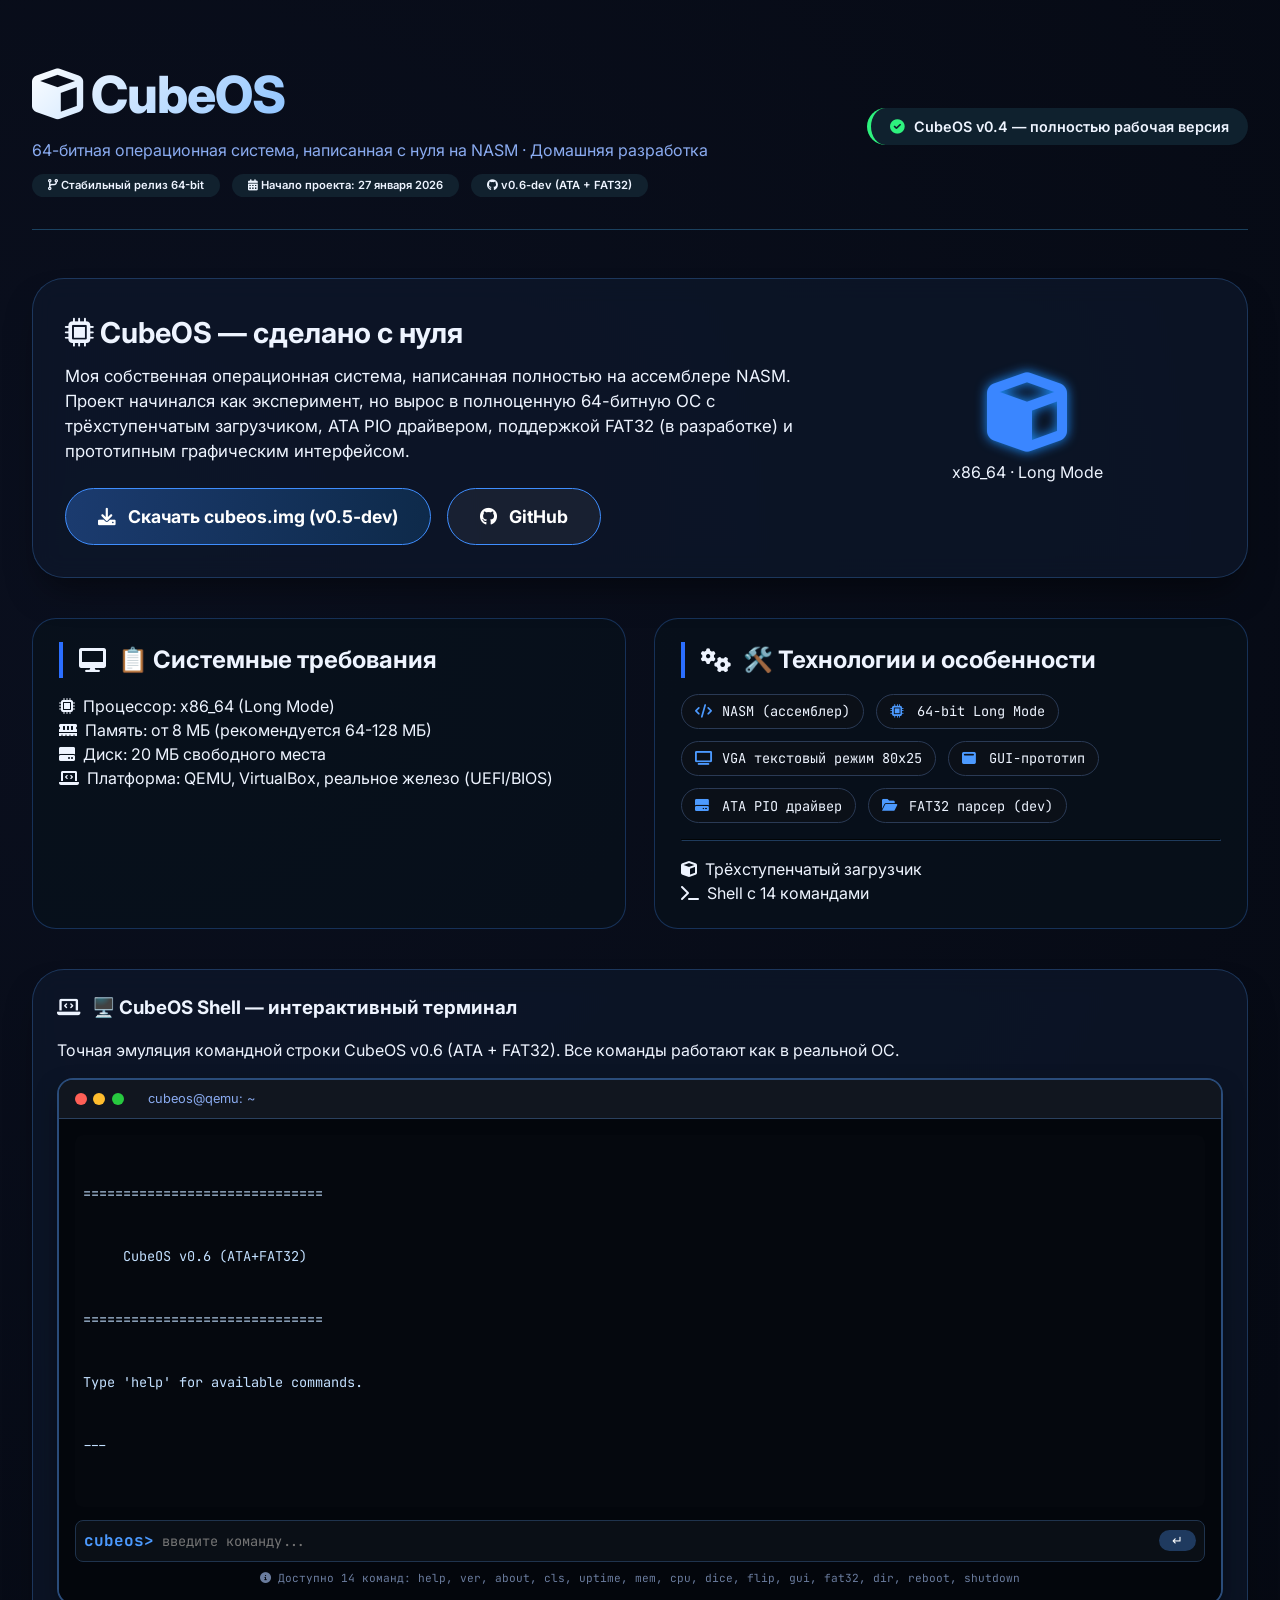
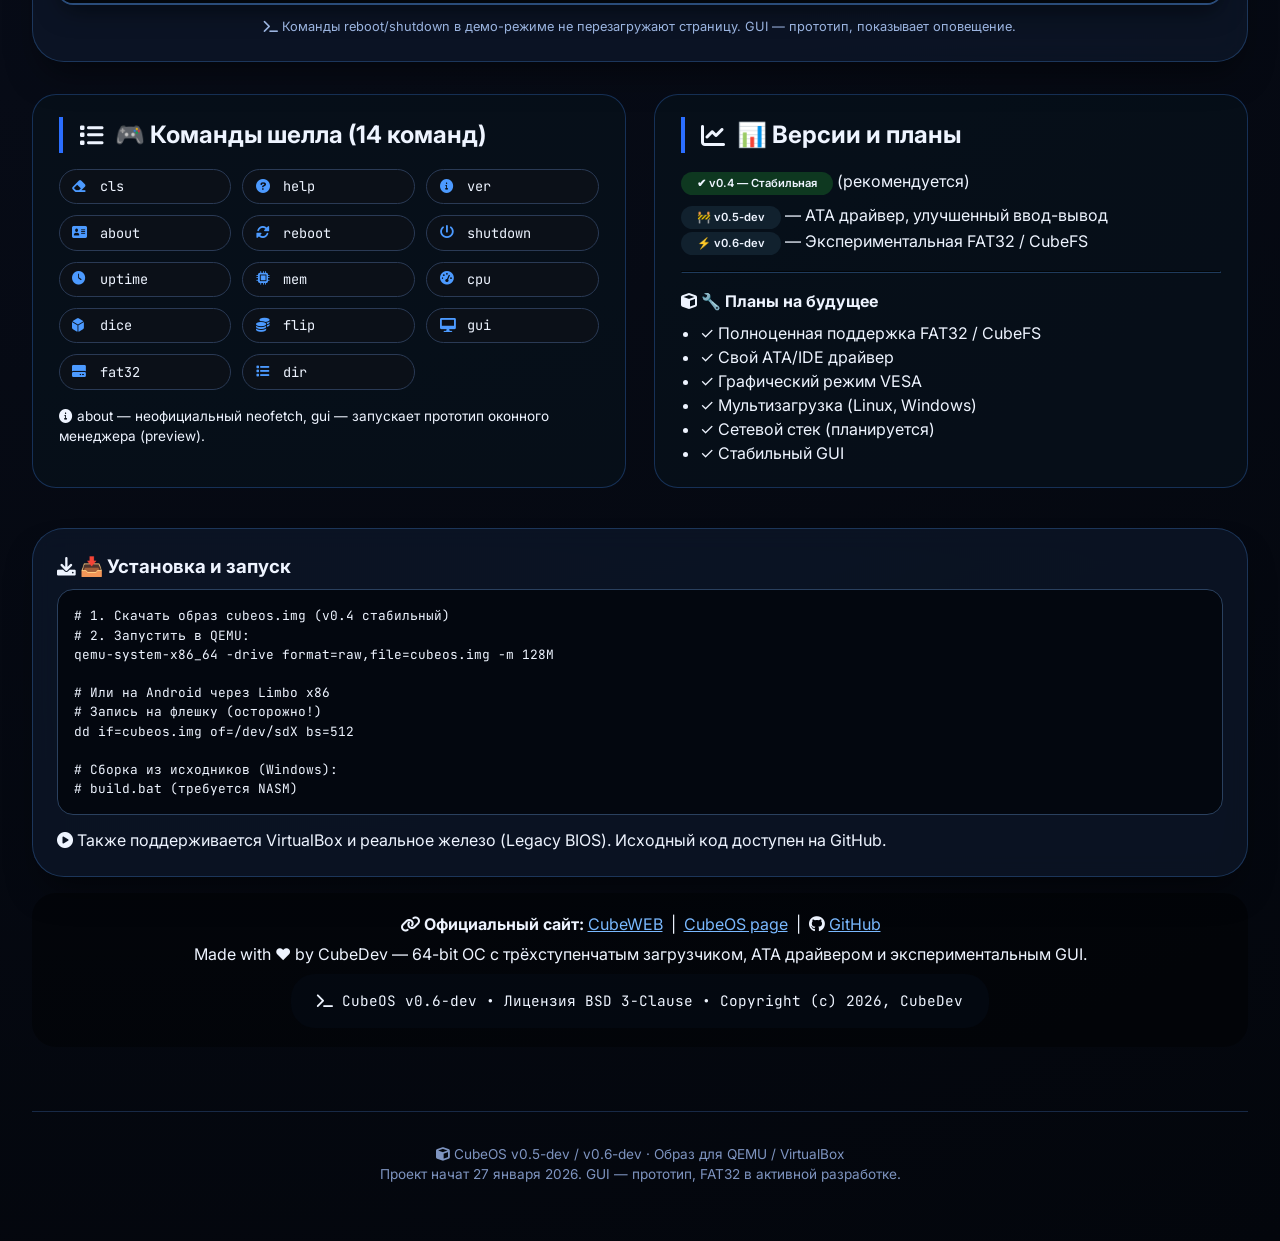
==== index.html @ aa81938c "Initial commit: CubeOS site" ====
<!DOCTYPE html>
<html lang="ru">
<head>
    <meta charset="UTF-8">
    <meta name="viewport" content="width=device-width, initial-scale=1.0, user-scalable=yes">
    <title>CubeOS — 64-битная домашняя операционная система</title>
    <link href="https://fonts.googleapis.com/css2?family=Inter:opsz,wght@14..32,300;14..32,400;14..32,600;14..32,700;14..32,800&family=JetBrains+Mono:wght@400;500&display=swap" rel="stylesheet">
    <link rel="stylesheet" href="https://cdnjs.cloudflare.com/ajax/libs/font-awesome/6.0.0-beta3/css/all.min.css">
    <link rel="stylesheet" href="style.css">
</head>
<body>

<div class="container">
    <div class="hero">
        <div class="logo-area">
            <h1><i class="fas fa-cube"></i> CubeOS</h1>
            <p>64-битная операционная система, написанная с нуля на NASM · Домашняя разработка</p>
            <div style="margin-top: 12px; display: flex; gap: 12px; flex-wrap: wrap;">
                <span class="version-tag"><i class="fas fa-code-branch"></i> Стабильный релиз 64-bit</span>
                <span class="version-tag"><i class="fas fa-calendar-alt"></i> Начало проекта: 27 января 2026</span>
                <span class="version-tag"><i class="fab fa-github"></i> v0.6-dev (ATA + FAT32)</span>
            </div>
        </div>
        <div class="badge-stable">
            <i class="fas fa-check-circle"></i> CubeOS v0.4 — полностью рабочая версия
        </div>
    </div>

    <div class="glass-card" style="padding: 2rem; margin-bottom: 2.5rem;">
        <div style="display: flex; flex-wrap: wrap; gap: 1.5rem; align-items: center; justify-content: space-between;">
            <div style="flex:2">
                <h2 style="font-size: 1.8rem; font-weight: 700;"><i class="fas fa-microchip"></i> CubeOS — сделано с нуля</h2>
                <p style="margin-top: 0.6rem; font-size: 1.05rem;">Моя собственная операционная система, написанная полностью на ассемблере NASM. Проект начинался как эксперимент, но вырос в полноценную 64-битную ОС с трёхступенчатым загрузчиком, ATA PIO драйвером, поддержкой FAT32 (в разработке) и прототипным графическим интерфейсом.</p>
                <div style="margin-top: 1.5rem; display: flex; gap: 1rem; flex-wrap: wrap;">
                    <a href="https://disk.yandex.ru/d/xyfmS7OfaYtxXQ" class="button-download"><i class="fas fa-download"></i> Скачать cubeos.img (v0.5-dev)</a>
                    <a href="https://github.com/cubeweb-lab/CubeOS" target="_blank" style="background: rgba(255,255,255,0.05); border: 1px solid #3f8eff;" class="button-download"><i class="fab fa-github"></i> GitHub</a>
                </div>
            </div>
            <div style="flex:1; text-align: center;">
                <i class="fas fa-cube" style="font-size: 5rem; color: #3a86ff; text-shadow: 0 0 12px #1e90ff;"></i>
                <p style="margin-top: 0.5rem;">x86_64 · Long Mode</p>
            </div>
        </div>
    </div>

    <div class="grid-2col">
        <div class="feature-block">
            <div class="feature-title"><i class="fas fa-desktop"></i> 📋 Системные требования</div>
            <ul style="list-style: none; margin-top: 10px;">
                <li><i class="fas fa-microchip"></i>  Процессор: x86_64 (Long Mode)</li>
                <li><i class="fas fa-memory"></i>  Память: от 8 МБ (рекомендуется 64-128 МБ)</li>
                <li><i class="fas fa-hdd"></i>  Диск: 20 МБ свободного места</li>
                <li><i class="fas fa-laptop-code"></i>  Платформа: QEMU, VirtualBox, реальное железо (UEFI/BIOS)</li>
            </ul>
        </div>
        <div class="feature-block">
            <div class="feature-title"><i class="fas fa-cogs"></i> 🛠️ Технологии и особенности</div>
            <div style="display: flex; flex-wrap: wrap; gap: 12px; margin-top: 12px;">
                <span class="cmd-item"><i class="fas fa-code"></i> NASM (ассемблер)</span>
                <span class="cmd-item"><i class="fas fa-microchip"></i> 64-bit Long Mode</span>
                <span class="cmd-item"><i class="fas fa-tv"></i> VGA текстовый режим 80x25</span>
                <span class="cmd-item"><i class="fas fa-window-maximize"></i> GUI-прототип</span>
                <span class="cmd-item"><i class="fas fa-hdd"></i> ATA PIO драйвер</span>
                <span class="cmd-item"><i class="fas fa-folder-open"></i> FAT32 парсер (dev)</span>
            </div>
            <hr style="margin: 1rem 0;">
            <div><i class="fas fa-cube"></i>  Трёхступенчатый загрузчик</div>
            <div><i class="fas fa-terminal"></i>  Shell с 14 командами</div>
        </div>
    </div>

    <!-- ТЕРМИНАЛ-ТРЕНАЖЁР В СТИЛЕ МОНИТОРА -->
    <div class="glass-card" style="padding: 1.5rem; margin-bottom: 2rem;">
        <h3 style="display: flex; gap: 12px; align-items: center; margin-bottom: 1rem;">
            <i class="fas fa-laptop-code"></i> 🖥️ CubeOS Shell — интерактивный терминал
        </h3>
        <p style="margin-bottom: 1rem;">Точная эмуляция командной строки CubeOS v0.6 (ATA + FAT32). Все команды работают как в реальной ОС.</p>
        
        <div class="terminal-monitor">
            <div class="terminal-header">
                <div class="window-controls">
                    <div class="window-btn"></div>
                    <div class="window-btn min"></div>
                    <div class="window-btn max"></div>
                </div>
                <div class="terminal-title">cubeos@qemu: ~</div>
            </div>
            <div class="terminal-body">
                <div class="terminal-output" id="terminalOutput">
                    <div class="terminal-line">==============================</div>
                    <div class="terminal-line">     CubeOS v0.6 (ATA+FAT32)  </div>
                    <div class="terminal-line">==============================</div>
                    <div class="terminal-line">Type 'help' for available commands.</div>
                    <div class="terminal-line">---</div>
                </div>
                <div class="terminal-input-line">
                    <span class="terminal-prompt">cubeos&gt;</span>
                    <input type="text" id="terminalInput" class="terminal-input" placeholder="введите команду..." autocomplete="off" spellcheck="false">
                    <button id="runCmdBtn" class="control-btn" style="padding: 0.2rem 0.8rem; background:#1f3a5f; border:none; border-radius:20px; color:white; cursor:pointer;">↵</button>
                </div>
                <div class="terminal-status">
                    <i class="fas fa-info-circle"></i> Доступно 14 команд: help, ver, about, cls, uptime, mem, cpu, dice, flip, gui, fat32, dir, reboot, shutdown
                </div>
            </div>
        </div>
        <p style="margin-top: 0.8rem; font-size: 0.8rem; color: #9bb4e0; text-align: center;">
            <i class="fas fa-terminal"></i> Команды reboot/shutdown в демо-режиме не перезагружают страницу. GUI — прототип, показывает оповещение.
        </p>
    </div>

    <div class="grid-2col">
        <div class="feature-block">
            <div class="feature-title"><i class="fas fa-list"></i> 🎮 Команды шелла (14 команд)</div>
            <div class="cmd-grid">
                <div class="cmd-item"><i class="fas fa-eraser"></i> cls</div>
                <div class="cmd-item"><i class="fas fa-question-circle"></i> help</div>
                <div class="cmd-item"><i class="fas fa-info-circle"></i> ver</div>
                <div class="cmd-item"><i class="fas fa-address-card"></i> about</div>
                <div class="cmd-item"><i class="fas fa-sync-alt"></i> reboot</div>
                <div class="cmd-item"><i class="fas fa-power-off"></i> shutdown</div>
                <div class="cmd-item"><i class="fas fa-clock"></i> uptime</div>
                <div class="cmd-item"><i class="fas fa-microchip"></i> mem</div>
                <div class="cmd-item"><i class="fas fa-tachometer-alt"></i> cpu</div>
                <div class="cmd-item"><i class="fas fa-dice-d6"></i> dice</div>
                <div class="cmd-item"><i class="fas fa-coins"></i> flip</div>
                <div class="cmd-item"><i class="fas fa-desktop"></i> gui</div>
                <div class="cmd-item"><i class="fas fa-hdd"></i> fat32</div>
                <div class="cmd-item"><i class="fas fa-list"></i> dir</div>
            </div>
            <p style="margin-top: 1rem; font-size: 0.85rem;"><i class="fas fa-info-circle"></i> about — неофициальный neofetch, gui — запускает прототип оконного менеджера (preview).</p>
        </div>
        <div class="feature-block">
            <div class="feature-title"><i class="fas fa-chart-line"></i> 📊 Версии и планы</div>
            <div><span class="version-tag" style="background: #0e3820;">✔ v0.4 — Стабильная</span> (рекомендуется)</div>
            <div style="margin-top: 8px;"><span class="version-tag">🚧 v0.5-dev</span> — ATA драйвер, улучшенный ввод-вывод</div>
            <div><span class="version-tag">⚡ v0.6-dev</span> — Экспериментальная FAT32 / CubeFS</div>
            <hr>
            <div><i class="fas fa-cube"></i> <strong>🔧 Планы на будущее</strong></div>
            <ul style="margin-top: 8px; margin-left: 1.2rem;">
                <li>✓ Полноценная поддержка FAT32 / CubeFS</li>
                <li>✓ Свой ATA/IDE драйвер</li>
                <li>✓ Графический режим VESA</li>
                <li>✓ Мультизагрузка (Linux, Windows)</li>
                <li>✓ Сетевой стек (планируется)</li>
                <li>✓ Стабильный GUI</li>
            </ul>
        </div>
    </div>

    <div class="glass-card" style="padding: 1.5rem; margin-bottom: 1rem;">
        <h3><i class="fas fa-download"></i> 📥 Установка и запуск</h3>
        <pre style="margin-top: 0.5rem;">
# 1. Скачать образ cubeos.img (v0.4 стабильный)
# 2. Запустить в QEMU:
qemu-system-x86_64 -drive format=raw,file=cubeos.img -m 128M

# Или на Android через Limbo x86
# Запись на флешку (осторожно!)
dd if=cubeos.img of=/dev/sdX bs=512

# Сборка из исходников (Windows):
# build.bat (требуется NASM)</pre>
        <p style="margin-top: 0.8rem;"><i class="fas fa-play-circle"></i> Также поддерживается VirtualBox и реальное железо (Legacy BIOS). Исходный код доступен на GitHub.</p>
    </div>

    <div style="background: rgba(0,0,0,0.4); border-radius: 1.5rem; padding: 1.2rem; margin-top: 1rem; text-align: center;">
        <p><i class="fas fa-link"></i> <strong>Официальный сайт:</strong> <a href="https://cubeweb-lab.github.io/cubeweb.github.io/" style="color:#7ab9ff;" target="_blank">CubeWEB</a>  |  <a href="https://cubeweb-lab.github.io/cubeweb.github.io/cubeos.html" style="color:#7ab9ff;" target="_blank">CubeOS page</a>  |  <i class="fab fa-github"></i> <a href="https://github.com/cubeweb-lab/CubeOS" style="color:#7ab9ff;" target="_blank">GitHub</a></p>
        <p style="margin-top: 6px;">Made with ❤️ by CubeDev — 64-bit ОС с трёхступенчатым загрузчиком, ATA драйвером и экспериментальным GUI.</p>
        <div class="specs" style="display: inline-block; margin-top: 0.5rem;">
            <i class="fas fa-terminal"></i> CubeOS v0.6-dev • Лицензия BSD 3-Clause • Copyright (c) 2026, CubeDev
        </div>
    </div>

    <footer>
        <i class="fas fa-cube"></i> CubeOS v0.5-dev / v0.6-dev · Образ для QEMU / VirtualBox<br>
        Проект начат 27 января 2026. GUI — прототип, FAT32 в активной разработке.
    </footer>
</div>

<script>
    // ТЕРМИНАЛ-ТРЕНАЖЁР (полностью соответствует kernel.asm)
    const outputDiv = document.getElementById('terminalOutput');
    const inputField = document.getElementById('terminalInput');
    const runBtn = document.getElementById('runCmdBtn');
    
    let uptimeTicks = 0;
    const startTime = Date.now();
    
    // Симуляция random через rdtsc-подобное
    let rngState = Math.floor(Math.random() * 0xffffffff);
    function fastRandom() {
        rngState = (rngState * 1103515245 + 12345) & 0xffffffff;
        return rngState;
    }
    
    function addToOutput(text, isCommand = false) {
        const line = document.createElement('div');
        line.className = 'terminal-line';
        if (isCommand) {
            line.innerHTML = `<span style="color:#4c9aff;">cubeos&gt;</span> ${escapeHtml(text)}`;
        } else {
            line.textContent = text;
        }
        outputDiv.appendChild(line);
        outputDiv.scrollTop = outputDiv.scrollHeight;
    }
    
    function escapeHtml(str) {
        return str.replace(/[&<>]/g, function(m) {
            if (m === '&') return '&amp;';
            if (m === '<') return '&lt;';
            if (m === '>') return '&gt;';
            return m;
        });
    }
    
    function processCommand(cmd) {
        cmd = cmd.trim().toLowerCase();
        
        // help
        if (cmd === 'help') {
            addToOutput('Commands: cls, help, ver, about, reboot, shutdown, uptime, mem, cpu, dice, flip, gui, fat32, dir');
        }
        else if (cmd === 'ver') {
            addToOutput('CubeOS version 0.6 (64-bit) + ATA + FAT32');
        }
        else if (cmd === 'about') {
            addToOutput('       +--------------+');
            addToOutput('      /              /|');
            addToOutput('     /              / |');
            addToOutput('    +--------------+  |');
            addToOutput('    |              |  |');
            addToOutput('    |   CUBEOS     |  |');
            addToOutput('    |              |  |');
            addToOutput('    |              |  +');
            addToOutput('    |              | /');
            addToOutput('    +--------------+');
            addToOutput('');
            addToOutput('   OS: CubeOS v0.6 (64-bit + ATA)');
            addToOutput('   Shell: CubeOS Shell v6');
            addToOutput('   CPU: x86_64 (Long Mode)');
            addToOutput('   Memory: 128 MB (QEMU)');
            addToOutput('   Bootloader: 3-stage (NASM)');
        }
        else if (cmd === 'uptime') {
            const seconds = Math.floor((Date.now() - startTime) / 1000);
            addToOutput(`Uptime: ${seconds} seconds`);
        }
        else if (cmd === 'mem') {
            addToOutput('Memory: 128 MB (QEMU)');
        }
        else if (cmd === 'cpu') {
            addToOutput('CPU: x86_64 with Long Mode support');
        }
        else if (cmd === 'dice') {
            const roll = (fastRandom() % 6) + 1;
            addToOutput(`Dice roll: ${roll}`);
        }
        else if (cmd === 'flip') {
            const result = fastRandom() & 1 ? 'Heads!' : 'Tails!';
            addToOutput(result);
        }
        else if (cmd === 'cls') {
            outputDiv.innerHTML = '';
            addToOutput('==============================');
            addToOutput('     CubeOS v0.6 (ATA+FAT32)  ');
            addToOutput('==============================');
            addToOutput('Type \'help\' for available commands.');
            addToOutput('---');
        }
        else if (cmd === 'reboot') {
            addToOutput('Rebooting... (демо-режим, перезагрузка не выполняется)');
        }
        else if (cmd === 'shutdown') {
            addToOutput('Shutting down... (демо-режим)');
        }
        else if (cmd === 'gui') {
            addToOutput('Запуск графического интерфейса (прототип)...');
            addToOutput('⚠️ GUI находится в стадии предварительного тестирования (alpha-testing coming soon).');
            addToOutput('   Используйте стрелки для перемещения окна, ESC для выхода.');
            addToOutput('   (В демо-режиме графический интерфейс не запускается)');
        }
        else if (cmd === 'fat32') {
            addToOutput('FAT32: Initializing... OK');
            addToOutput('FAT32 драйвер инициализирован. (парсинг в разработке)');
        }
        else if (cmd === 'dir') {
            addToOutput('Directory of /:');
            addToOutput('  [папка]  system/');
            addToOutput('  [файл]   readme.txt');
            addToOutput('  [файл]   kernel.sys');
            addToOutput('  [файл]   cubeos.cfg');
            addToOutput('(функция в разработке, данные демонстрационные)');
        }
        else if (cmd === '') {
            // ничего
        }
        else {
            addToOutput(`Unknown command. Type 'help'`);
        }
    }
    
    function runCommand() {
        const cmd = inputField.value;
        if (cmd.trim() === '') {
            inputField.value = '';
            return;
        }
        addToOutput(cmd, true);
        processCommand(cmd);
        inputField.value = '';
    }
    
    runBtn.addEventListener('click', runCommand);
    inputField.addEventListener('keypress', (e) => {
        if (e.key === 'Enter') {
            runCommand();
        }
    });
    
</script>
</body>
</html>
---- style.css ----
* {
    margin: 0;
    padding: 0;
    box-sizing: border-box;
}

body {
    background: radial-gradient(circle at 10% 20%, #0a0f1e, #03060c);
    font-family: 'Inter', sans-serif;
    color: #eef4ff;
    line-height: 1.5;
    scroll-behavior: smooth;
}

.glass-card {
    background: rgba(15, 25, 45, 0.65);
    backdrop-filter: blur(12px);
    border-radius: 2rem;
    border: 1px solid rgba(80, 160, 255, 0.25);
    box-shadow: 0 20px 35px -12px rgba(0,0,0,0.5);
    transition: transform 0.2s ease, border-color 0.2s;
}

.glass-card:hover {
    border-color: rgba(0, 180, 255, 0.6);
    transform: translateY(-3px);
}

.container {
    max-width: 1300px;
    margin: 0 auto;
    padding: 1.5rem 2rem;
}

.hero {
    display: flex;
    flex-wrap: wrap;
    justify-content: space-between;
    align-items: center;
    margin-bottom: 3rem;
    padding: 2rem 0;
    border-bottom: 1px solid rgba(72, 187, 255, 0.3);
}

.logo-area h1 {
    font-size: 3.2rem;
    font-weight: 800;
    background: linear-gradient(135deg, #FFFFFF, #7ab9ff, #2b6eff);
    -webkit-background-clip: text;
    background-clip: text;
    color: transparent;
    letter-spacing: -0.02em;
}

.logo-area p {
    font-size: 1rem;
    color: #8aabf0;
    margin-top: 0.3rem;
}

.badge-stable {
    background: #0f212e;
    padding: 0.5rem 1.2rem;
    border-radius: 40px;
    font-weight: 600;
    font-size: 0.9rem;
    border-left: 4px solid #2ef27e;
    backdrop-filter: blur(4px);
}

.badge-stable i {
    color: #2ef27e;
    margin-right: 6px;
}

.grid-2col {
    display: grid;
    grid-template-columns: repeat(auto-fit, minmax(320px, 1fr));
    gap: 1.8rem;
    margin-bottom: 2.5rem;
}

.feature-block {
    background: rgba(8, 18, 28, 0.7);
    border-radius: 1.5rem;
    padding: 1.4rem 1.6rem;
    border: 1px solid rgba(60, 130, 230, 0.3);
}

.feature-title {
    font-size: 1.5rem;
    font-weight: 700;
    margin-bottom: 1rem;
    display: flex;
    align-items: center;
    gap: 12px;
    border-left: 4px solid #2b6eff;
    padding-left: 1rem;
}

.cmd-grid {
    display: grid;
    grid-template-columns: repeat(auto-fill, minmax(150px, 1fr));
    gap: 0.7rem;
    margin-top: 1rem;
}

.cmd-item {
    background: #0b1018;
    font-family: 'JetBrains Mono', monospace;
    font-size: 0.85rem;
    padding: 0.4rem 0.8rem;
    border-radius: 40px;
    display: inline-flex;
    align-items: center;
    gap: 8px;
    border: 1px solid #2a3a55;
}

.cmd-item i {
    color: #4c9aff;
    width: 1.2rem;
}

.specs {
    background: #050a12c9;
    border-radius: 1.5rem;
    padding: 1rem 1.6rem;
    font-family: 'JetBrains Mono', monospace;
    font-size: 0.9rem;
}

.button-download {
    display: inline-flex;
    align-items: center;
    gap: 12px;
    background: linear-gradient(95deg, #1b3b6f, #0e2a4a);
    padding: 0.9rem 2rem;
    border-radius: 60px;
    font-weight: 700;
    font-size: 1.1rem;
    transition: all 0.2s;
    border: 1px solid #3f8eff;
    text-decoration: none;
    color: white;
    cursor: pointer;
}

.button-download:hover {
    background: linear-gradient(95deg, #2a5590, #124072);
    transform: scale(1.02);
    box-shadow: 0 6px 14px rgba(0, 100, 255, 0.3);
}

pre {
    background: #03070f;
    padding: 1rem;
    border-radius: 1rem;
    overflow-x: auto;
    font-family: 'JetBrains Mono', monospace;
    font-size: 0.8rem;
    border: 1px solid #2a405e;
}

footer {
    margin-top: 4rem;
    text-align: center;
    padding: 2rem 0;
    border-top: 1px solid rgba(72, 120, 200, 0.3);
    font-size: 0.85rem;
    color: #7e94c0;
}

.version-tag {
    background: #11212e;
    border-radius: 30px;
    padding: 0.2rem 1rem;
    font-size: 0.7rem;
    font-weight: 600;
    display: inline-block;
}

hr {
    border-color: #1f3b5c;
    margin: 1rem 0;
}

.gui-badge-light {
    background: rgba(60, 100, 150, 0.2);
    border-radius: 40px;
    padding: 0.2rem 0.8rem;
    font-size: 0.7rem;
    display: inline-block;
    border: 1px dashed #3a75b0;
}

/* Терминал-тренажёр в стиле монитора */
.terminal-monitor {
    background: #0a0c14;
    border-radius: 1rem;
    border: 2px solid #2a4c7a;
    box-shadow: 0 10px 25px -5px rgba(0,0,0,0.5), inset 0 0 20px rgba(0,20,40,0.5);
    overflow: hidden;
    font-family: 'JetBrains Mono', monospace;
}

.terminal-header {
    background: #11161f;
    padding: 0.6rem 1rem;
    display: flex;
    align-items: center;
    gap: 0.5rem;
    border-bottom: 1px solid #2a405e;
}

.terminal-header .window-controls {
    display: flex;
    gap: 0.4rem;
}

.terminal-header .window-btn {
    width: 12px;
    height: 12px;
    border-radius: 50%;
    background: #ff5f56;
}

.terminal-header .window-btn.min {
    background: #ffbd2e;
}

.terminal-header .window-btn.max {
    background: #27c93f;
}

.terminal-header .terminal-title {
    margin-left: 1rem;
    font-size: 0.8rem;
    color: #8aabf0;
    font-family: 'Inter', sans-serif;
}

.terminal-body {
    background: #03060c;
    padding: 1rem;
    min-height: 450px;
    display: flex;
    flex-direction: column;
}

.terminal-output {
    flex: 1;
    overflow-y: auto;
    font-family: 'JetBrains Mono', monospace;
    font-size: 0.85rem;
    color: #c3e0ff;
    padding: 0.5rem;
    background: #05080e;
    border-radius: 0.5rem;
    margin-bottom: 0.8rem;
    white-space: pre-wrap;
    word-break: break-word;
}

.terminal-line {
    margin-bottom: 0.2rem;
    line-height: 1.4;
}

.terminal-input-line {
    display: flex;
    align-items: center;
    gap: 0.5rem;
    background: #0a0f16;
    padding: 0.5rem;
    border-radius: 0.5rem;
    border: 1px solid #1f334d;
}

.terminal-prompt {
    color: #4c9aff;
    font-weight: bold;
    font-family: 'JetBrains Mono', monospace;
}

.terminal-input {
    background: transparent;
    border: none;
    color: #eef4ff;
    font-family: 'JetBrains Mono', monospace;
    font-size: 0.85rem;
    flex: 1;
    outline: none;
}

.terminal-input:focus {
    outline: none;
}

.terminal-status {
    font-size: 0.7rem;
    color: #6a7c9e;
    margin-top: 0.5rem;
    text-align: center;
}

@media (max-width: 700px) {
    .container {
        padding: 1rem;
    }
    .hero {
        flex-direction: column;
        align-items: start;
        gap: 1rem;
    }
    .terminal-body {
        min-height: 350px;
    }
}
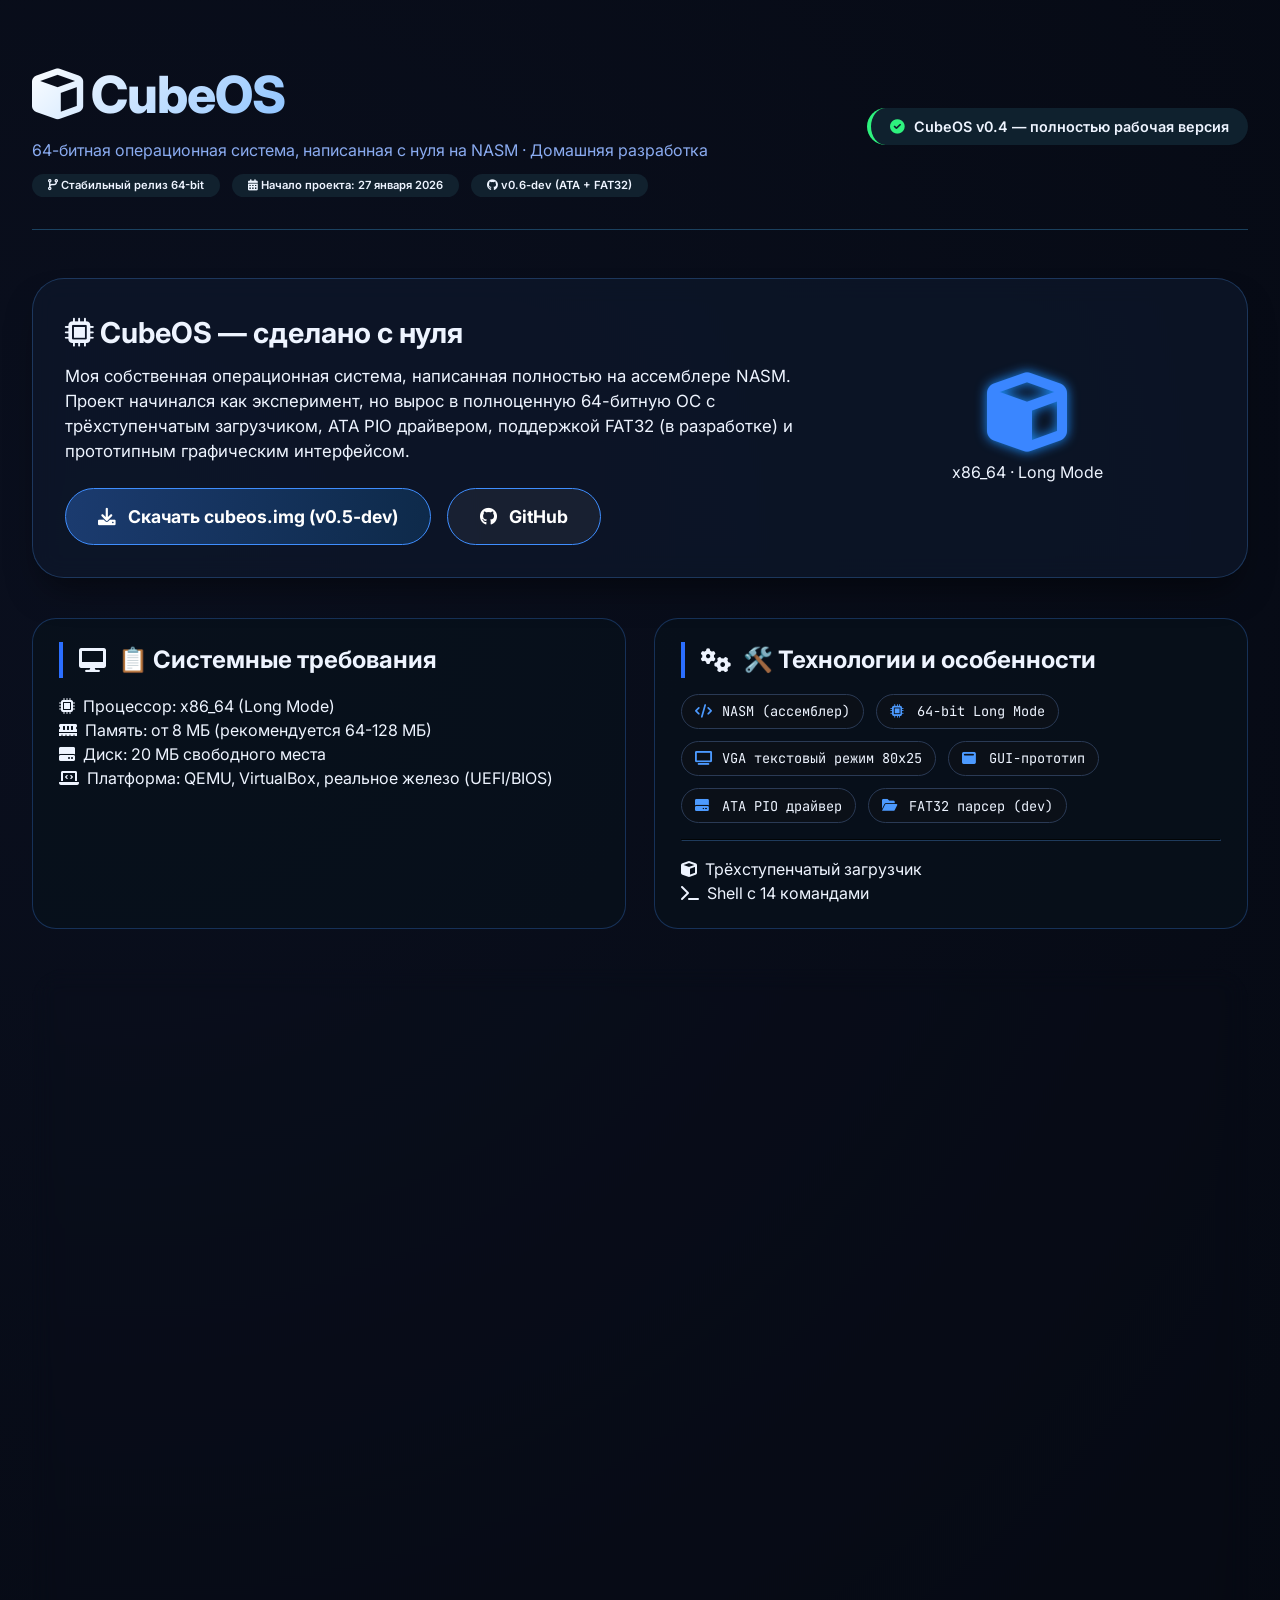
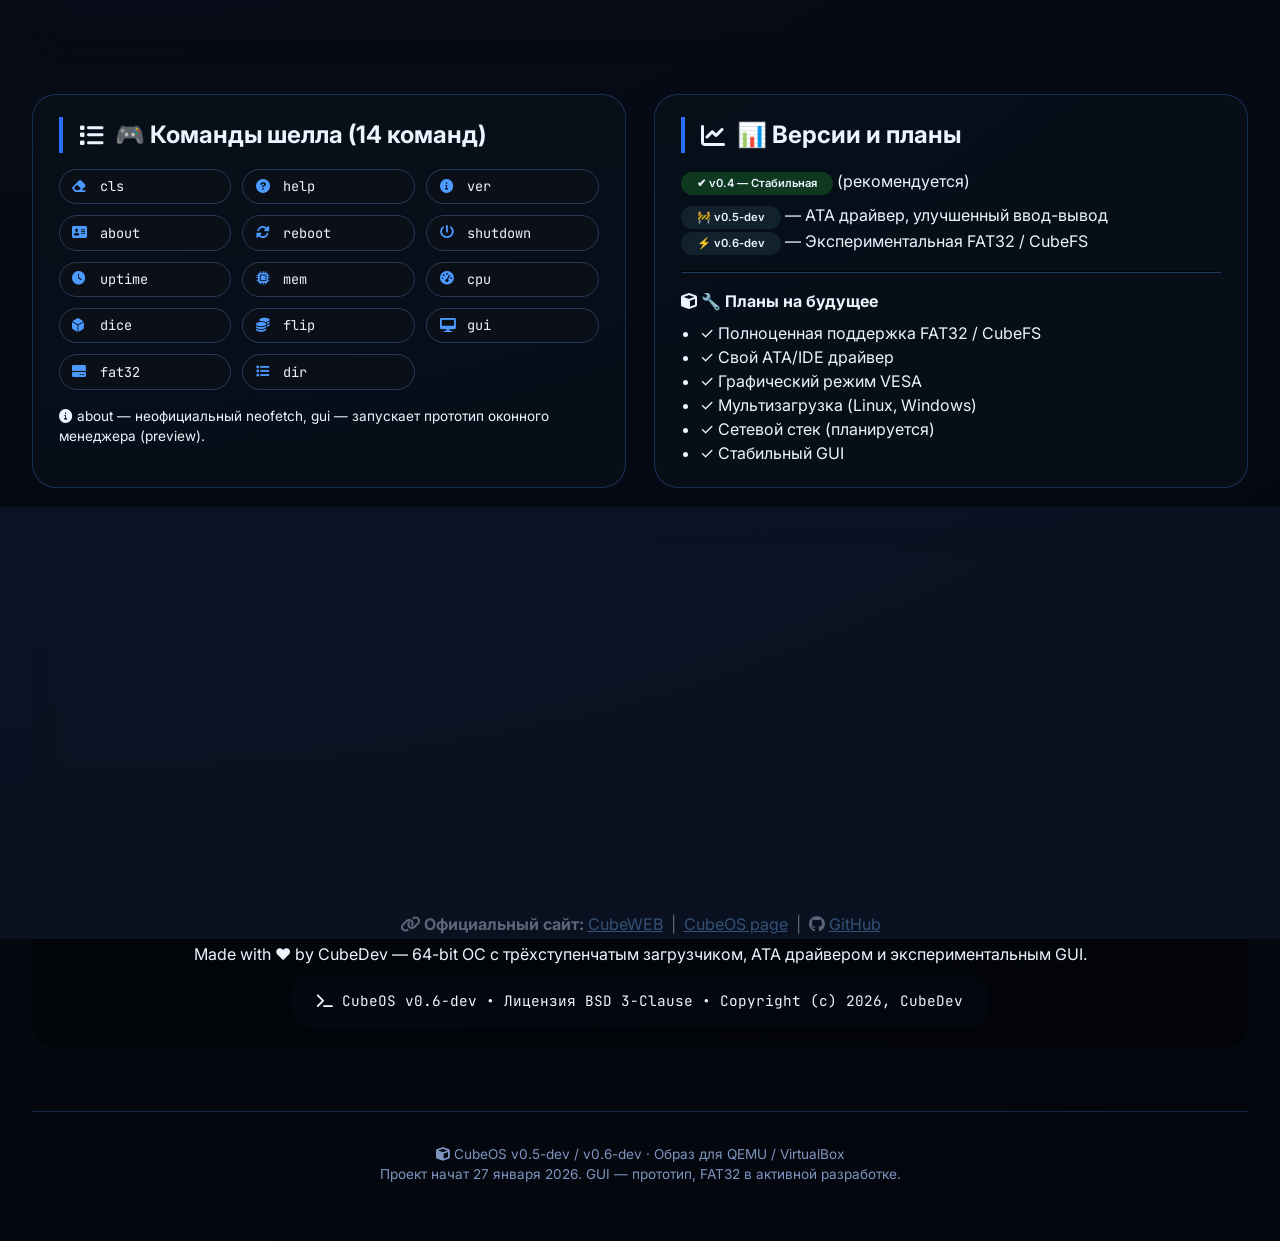
==== commit 605a21b9: "Add files via upload" ====
--- a/index.html
+++ b/index.html
@@ -32,7 +32,7 @@
                 <h2 style="font-size: 1.8rem; font-weight: 700;"><i class="fas fa-microchip"></i> CubeOS — сделано с нуля</h2>
                 <p style="margin-top: 0.6rem; font-size: 1.05rem;">Моя собственная операционная система, написанная полностью на ассемблере NASM. Проект начинался как эксперимент, но вырос в полноценную 64-битную ОС с трёхступенчатым загрузчиком, ATA PIO драйвером, поддержкой FAT32 (в разработке) и прототипным графическим интерфейсом.</p>
                 <div style="margin-top: 1.5rem; display: flex; gap: 1rem; flex-wrap: wrap;">
-                    <a href="https://disk.yandex.ru/d/xyfmS7OfaYtxXQ" class="button-download"><i class="fas fa-download"></i> Скачать cubeos.img (v0.5-dev)</a>
+                    <a href="" class="button-download"><i class="fas fa-download"></i> Скачать cubeos.img (v0.5-dev)</a>
                     <a href="https://github.com/cubeweb-lab/CubeOS" target="_blank" style="background: rgba(255,255,255,0.05); border: 1px solid #3f8eff;" class="button-download"><i class="fab fa-github"></i> GitHub</a>
                 </div>
             </div>
@@ -320,4 +320,4 @@
     
 </script>
 </body>
-</html>
+</html>
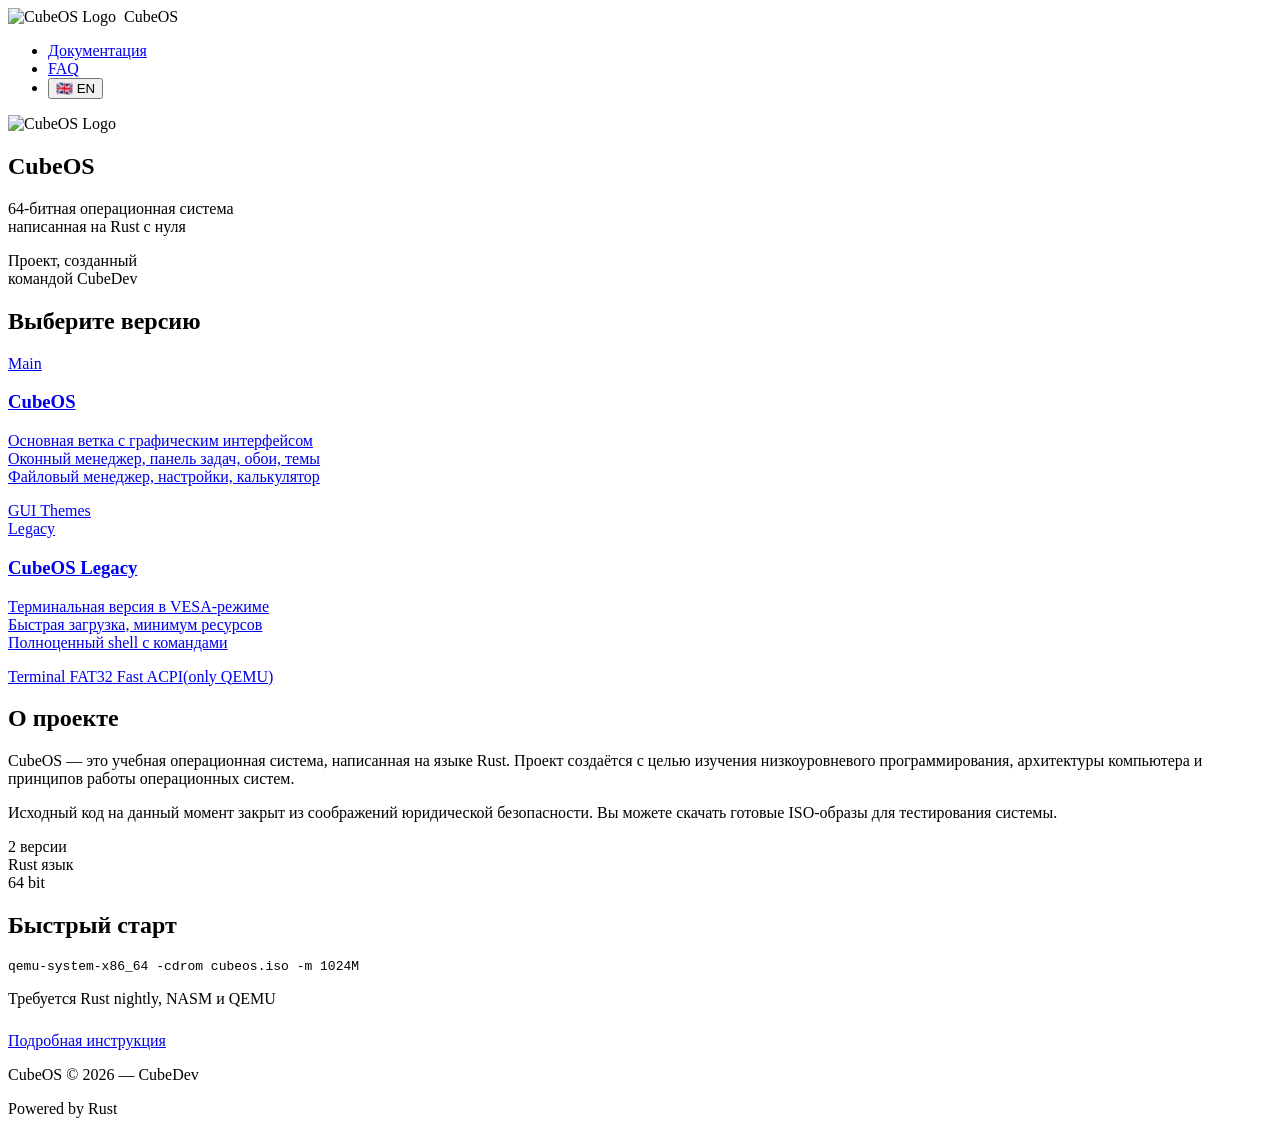
==== commit 4e1874ad: "Updating site" ====
--- a/index.html
+++ b/index.html
@@ -2,322 +2,124 @@
 <html lang="ru">
 <head>
     <meta charset="UTF-8">
-    <meta name="viewport" content="width=device-width, initial-scale=1.0, user-scalable=yes">
-    <title>CubeOS — 64-битная домашняя операционная система</title>
-    <link href="https://fonts.googleapis.com/css2?family=Inter:opsz,wght@14..32,300;14..32,400;14..32,600;14..32,700;14..32,800&family=JetBrains+Mono:wght@400;500&display=swap" rel="stylesheet">
-    <link rel="stylesheet" href="https://cdnjs.cloudflare.com/ajax/libs/font-awesome/6.0.0-beta3/css/all.min.css">
-    <link rel="stylesheet" href="style.css">
+    <meta name="viewport" content="width=device-width, initial-scale=1.0">
+    <title>CubeOS — 64-битная ОС на Rust</title>
+    <link rel="stylesheet" href="css/style.css">
 </head>
-<body>
+<body data-theme="dark">
+    <nav>
+        <div class="nav-brand">
+            <a href="index.html" style="display: flex; align-items: center; gap: 0.5rem; text-decoration: none; color: var(--accent);">
+                <img src="assets/logo.png" alt="CubeOS Logo" class="nav-logo">
+                <span>CubeOS</span>
+            </a>
+        </div>
+        <ul class="nav-links">
+            <li><a href="docs/index.html" data-i18n="nav-docs">Документация</a></li>
+            <li><a href="faq.html" data-i18n="nav-faq">FAQ</a></li>
+            <li><button id="lang-toggle" title="Switch language">EN</button></li>
+        </ul>
+    </nav>
 
-<div class="container">
-    <div class="hero">
-        <div class="logo-area">
-            <h1><i class="fas fa-cube"></i> CubeOS</h1>
-            <p>64-битная операционная система, написанная с нуля на NASM · Домашняя разработка</p>
-            <div style="margin-top: 12px; display: flex; gap: 12px; flex-wrap: wrap;">
-                <span class="version-tag"><i class="fas fa-code-branch"></i> Стабильный релиз 64-bit</span>
-                <span class="version-tag"><i class="fas fa-calendar-alt"></i> Начало проекта: 27 января 2026</span>
-                <span class="version-tag"><i class="fab fa-github"></i> v0.6-dev (ATA + FAT32)</span>
+    <!-- Hero -->
+    <section class="hero hub-hero" id="home">
+        <div class="hero-content">
+            <img src="assets/logo.png" alt="CubeOS Logo" class="hero-logo animate animate-scale">
+            <h1 class="animate animate-left">CubeOS</h1>
+            <p class="tagline animate animate-right" data-i18n="hub-tagline">
+                64-битная операционная система<br>написанная на Rust с нуля
+            </p>
+            <p class="dev-note animate delay-2" data-i18n="hub-dev">
+                Проект, созданный<br>командой CubeDev
+            </p>
+        </div>
+    </section>
+
+    <!-- Выбор версии -->
+    <section class="versions" id="versions">
+        <h2 class="animate" data-i18n="versions-title">Выберите версию</h2>
+        <div class="version-cards">
+            <a href="cubeos/index.html" class="version-card animate animate-left delay-1">
+                <div class="version-badge">Main</div>
+                <h3>CubeOS</h3>
+                <p data-i18n="ver-main-desc">
+                    Основная ветка с графическим интерфейсом<br>
+                    Оконный менеджер, панель задач, обои, темы<br>
+                    Файловый менеджер, настройки, калькулятор
+                </p>
+                <div class="version-features">
+                    <span>GUI</span>
+                    <span>Themes</span>
+                </div>
+            </a>
+            <a href="legacy/index.html" class="version-card animate animate-right delay-2">
+                <div class="version-badge legacy-badge">Legacy</div>
+                <h3>CubeOS Legacy</h3>
+                <p data-i18n="ver-legacy-desc">
+                    Терминальная версия в VESA-режиме<br>
+                    Быстрая загрузка, минимум ресурсов<br>
+                    Полноценный shell с командами
+                </p>
+                <div class="version-features">
+                    <span>Terminal</span>
+                    <span>FAT32</span>
+                    <span>Fast</span>
+                    <span>ACPI(only QEMU)</span>
+                </div>
+            </a>
+        </div>
+    </section>
+
+    <!-- О проекте -->
+    <section class="about">
+        <h2 class="animate" data-i18n="about-title">О проекте</h2>
+        <div class="about-content">
+            <div class="about-text animate animate-left">
+                <p data-i18n="about-text">
+                    CubeOS — это учебная операционная система, написанная на языке Rust.
+                    Проект создаётся с целью изучения низкоуровневого программирования,
+                    архитектуры компьютера и принципов работы операционных систем.
+                </p>
+                <p data-i18n="about-text-2">
+                    Исходный код на данный момент закрыт из соображений юридической безопасности.
+                    Вы можете скачать готовые ISO-образы для тестирования системы.
+                </p>
             </div>
-        </div>
-        <div class="badge-stable">
-            <i class="fas fa-check-circle"></i> CubeOS v0.4 — полностью рабочая версия
-        </div>
-    </div>
-
-    <div class="glass-card" style="padding: 2rem; margin-bottom: 2.5rem;">
-        <div style="display: flex; flex-wrap: wrap; gap: 1.5rem; align-items: center; justify-content: space-between;">
-            <div style="flex:2">
-                <h2 style="font-size: 1.8rem; font-weight: 700;"><i class="fas fa-microchip"></i> CubeOS — сделано с нуля</h2>
-                <p style="margin-top: 0.6rem; font-size: 1.05rem;">Моя собственная операционная система, написанная полностью на ассемблере NASM. Проект начинался как эксперимент, но вырос в полноценную 64-битную ОС с трёхступенчатым загрузчиком, ATA PIO драйвером, поддержкой FAT32 (в разработке) и прототипным графическим интерфейсом.</p>
-                <div style="margin-top: 1.5rem; display: flex; gap: 1rem; flex-wrap: wrap;">
-                    <a href="" class="button-download"><i class="fas fa-download"></i> Скачать cubeos.img (v0.5-dev)</a>
-                    <a href="https://github.com/cubeweb-lab/CubeOS" target="_blank" style="background: rgba(255,255,255,0.05); border: 1px solid #3f8eff;" class="button-download"><i class="fab fa-github"></i> GitHub</a>
+            <div class="about-stats animate animate-right">
+                <div class="stat">
+                    <span class="stat-number">2</span>
+                    <span class="stat-label" data-i18n="stat-versions">версии</span>
                 </div>
-            </div>
-            <div style="flex:1; text-align: center;">
-                <i class="fas fa-cube" style="font-size: 5rem; color: #3a86ff; text-shadow: 0 0 12px #1e90ff;"></i>
-                <p style="margin-top: 0.5rem;">x86_64 · Long Mode</p>
-            </div>
-        </div>
-    </div>
-
-    <div class="grid-2col">
-        <div class="feature-block">
-            <div class="feature-title"><i class="fas fa-desktop"></i> 📋 Системные требования</div>
-            <ul style="list-style: none; margin-top: 10px;">
-                <li><i class="fas fa-microchip"></i>  Процессор: x86_64 (Long Mode)</li>
-                <li><i class="fas fa-memory"></i>  Память: от 8 МБ (рекомендуется 64-128 МБ)</li>
-                <li><i class="fas fa-hdd"></i>  Диск: 20 МБ свободного места</li>
-                <li><i class="fas fa-laptop-code"></i>  Платформа: QEMU, VirtualBox, реальное железо (UEFI/BIOS)</li>
-            </ul>
-        </div>
-        <div class="feature-block">
-            <div class="feature-title"><i class="fas fa-cogs"></i> 🛠️ Технологии и особенности</div>
-            <div style="display: flex; flex-wrap: wrap; gap: 12px; margin-top: 12px;">
-                <span class="cmd-item"><i class="fas fa-code"></i> NASM (ассемблер)</span>
-                <span class="cmd-item"><i class="fas fa-microchip"></i> 64-bit Long Mode</span>
-                <span class="cmd-item"><i class="fas fa-tv"></i> VGA текстовый режим 80x25</span>
-                <span class="cmd-item"><i class="fas fa-window-maximize"></i> GUI-прототип</span>
-                <span class="cmd-item"><i class="fas fa-hdd"></i> ATA PIO драйвер</span>
-                <span class="cmd-item"><i class="fas fa-folder-open"></i> FAT32 парсер (dev)</span>
-            </div>
-            <hr style="margin: 1rem 0;">
-            <div><i class="fas fa-cube"></i>  Трёхступенчатый загрузчик</div>
-            <div><i class="fas fa-terminal"></i>  Shell с 14 командами</div>
-        </div>
-    </div>
-
-    <!-- ТЕРМИНАЛ-ТРЕНАЖЁР В СТИЛЕ МОНИТОРА -->
-    <div class="glass-card" style="padding: 1.5rem; margin-bottom: 2rem;">
-        <h3 style="display: flex; gap: 12px; align-items: center; margin-bottom: 1rem;">
-            <i class="fas fa-laptop-code"></i> 🖥️ CubeOS Shell — интерактивный терминал
-        </h3>
-        <p style="margin-bottom: 1rem;">Точная эмуляция командной строки CubeOS v0.6 (ATA + FAT32). Все команды работают как в реальной ОС.</p>
-        
-        <div class="terminal-monitor">
-            <div class="terminal-header">
-                <div class="window-controls">
-                    <div class="window-btn"></div>
-                    <div class="window-btn min"></div>
-                    <div class="window-btn max"></div>
+                <div class="stat">
+                    <span class="stat-number">Rust</span>
+                    <span class="stat-label" data-i18n="stat-lang">язык</span>
                 </div>
-                <div class="terminal-title">cubeos@qemu: ~</div>
-            </div>
-            <div class="terminal-body">
-                <div class="terminal-output" id="terminalOutput">
-                    <div class="terminal-line">==============================</div>
-                    <div class="terminal-line">     CubeOS v0.6 (ATA+FAT32)  </div>
-                    <div class="terminal-line">==============================</div>
-                    <div class="terminal-line">Type 'help' for available commands.</div>
-                    <div class="terminal-line">---</div>
-                </div>
-                <div class="terminal-input-line">
-                    <span class="terminal-prompt">cubeos&gt;</span>
-                    <input type="text" id="terminalInput" class="terminal-input" placeholder="введите команду..." autocomplete="off" spellcheck="false">
-                    <button id="runCmdBtn" class="control-btn" style="padding: 0.2rem 0.8rem; background:#1f3a5f; border:none; border-radius:20px; color:white; cursor:pointer;">↵</button>
-                </div>
-                <div class="terminal-status">
-                    <i class="fas fa-info-circle"></i> Доступно 14 команд: help, ver, about, cls, uptime, mem, cpu, dice, flip, gui, fat32, dir, reboot, shutdown
+                <div class="stat">
+                    <span class="stat-number">64</span>
+                    <span class="stat-label">bit</span>
                 </div>
             </div>
         </div>
-        <p style="margin-top: 0.8rem; font-size: 0.8rem; color: #9bb4e0; text-align: center;">
-            <i class="fas fa-terminal"></i> Команды reboot/shutdown в демо-режиме не перезагружают страницу. GUI — прототип, показывает оповещение.
-        </p>
-    </div>
+    </section>
 
-    <div class="grid-2col">
-        <div class="feature-block">
-            <div class="feature-title"><i class="fas fa-list"></i> 🎮 Команды шелла (14 команд)</div>
-            <div class="cmd-grid">
-                <div class="cmd-item"><i class="fas fa-eraser"></i> cls</div>
-                <div class="cmd-item"><i class="fas fa-question-circle"></i> help</div>
-                <div class="cmd-item"><i class="fas fa-info-circle"></i> ver</div>
-                <div class="cmd-item"><i class="fas fa-address-card"></i> about</div>
-                <div class="cmd-item"><i class="fas fa-sync-alt"></i> reboot</div>
-                <div class="cmd-item"><i class="fas fa-power-off"></i> shutdown</div>
-                <div class="cmd-item"><i class="fas fa-clock"></i> uptime</div>
-                <div class="cmd-item"><i class="fas fa-microchip"></i> mem</div>
-                <div class="cmd-item"><i class="fas fa-tachometer-alt"></i> cpu</div>
-                <div class="cmd-item"><i class="fas fa-dice-d6"></i> dice</div>
-                <div class="cmd-item"><i class="fas fa-coins"></i> flip</div>
-                <div class="cmd-item"><i class="fas fa-desktop"></i> gui</div>
-                <div class="cmd-item"><i class="fas fa-hdd"></i> fat32</div>
-                <div class="cmd-item"><i class="fas fa-list"></i> dir</div>
-            </div>
-            <p style="margin-top: 1rem; font-size: 0.85rem;"><i class="fas fa-info-circle"></i> about — неофициальный neofetch, gui — запускает прототип оконного менеджера (preview).</p>
+    <!-- Быстрый старт -->
+    <section class="quickstart animate animate-scale">
+        <h2 data-i18n="quickstart-title">Быстрый старт</h2>
+        <div class="code-block">
+            <pre><code>qemu-system-x86_64 -cdrom cubeos.iso -m 1024M</code></pre>
         </div>
-        <div class="feature-block">
-            <div class="feature-title"><i class="fas fa-chart-line"></i> 📊 Версии и планы</div>
-            <div><span class="version-tag" style="background: #0e3820;">✔ v0.4 — Стабильная</span> (рекомендуется)</div>
-            <div style="margin-top: 8px;"><span class="version-tag">🚧 v0.5-dev</span> — ATA драйвер, улучшенный ввод-вывод</div>
-            <div><span class="version-tag">⚡ v0.6-dev</span> — Экспериментальная FAT32 / CubeFS</div>
-            <hr>
-            <div><i class="fas fa-cube"></i> <strong>🔧 Планы на будущее</strong></div>
-            <ul style="margin-top: 8px; margin-left: 1.2rem;">
-                <li>✓ Полноценная поддержка FAT32 / CubeFS</li>
-                <li>✓ Свой ATA/IDE драйвер</li>
-                <li>✓ Графический режим VESA</li>
-                <li>✓ Мультизагрузка (Linux, Windows)</li>
-                <li>✓ Сетевой стек (планируется)</li>
-                <li>✓ Стабильный GUI</li>
-            </ul>
+        <p class="code-note" data-i18n="quickstart-note">Требуется QEMU 6.0+</p>
+        <div style="margin-top: 1.5rem;">
+            <a href="docs/" class="btn btn-secondary" data-i18n="quickstart-docs">📖 Подробная инструкция</a>
         </div>
-    </div>
-
-    <div class="glass-card" style="padding: 1.5rem; margin-bottom: 1rem;">
-        <h3><i class="fas fa-download"></i> 📥 Установка и запуск</h3>
-        <pre style="margin-top: 0.5rem;">
-# 1. Скачать образ cubeos.img (v0.4 стабильный)
-# 2. Запустить в QEMU:
-qemu-system-x86_64 -drive format=raw,file=cubeos.img -m 128M
-
-# Или на Android через Limbo x86
-# Запись на флешку (осторожно!)
-dd if=cubeos.img of=/dev/sdX bs=512
-
-# Сборка из исходников (Windows):
-# build.bat (требуется NASM)</pre>
-        <p style="margin-top: 0.8rem;"><i class="fas fa-play-circle"></i> Также поддерживается VirtualBox и реальное железо (Legacy BIOS). Исходный код доступен на GitHub.</p>
-    </div>
-
-    <div style="background: rgba(0,0,0,0.4); border-radius: 1.5rem; padding: 1.2rem; margin-top: 1rem; text-align: center;">
-        <p><i class="fas fa-link"></i> <strong>Официальный сайт:</strong> <a href="https://cubeweb-lab.github.io/cubeweb.github.io/" style="color:#7ab9ff;" target="_blank">CubeWEB</a>  |  <a href="https://cubeweb-lab.github.io/cubeweb.github.io/cubeos.html" style="color:#7ab9ff;" target="_blank">CubeOS page</a>  |  <i class="fab fa-github"></i> <a href="https://github.com/cubeweb-lab/CubeOS" style="color:#7ab9ff;" target="_blank">GitHub</a></p>
-        <p style="margin-top: 6px;">Made with ❤️ by CubeDev — 64-bit ОС с трёхступенчатым загрузчиком, ATA драйвером и экспериментальным GUI.</p>
-        <div class="specs" style="display: inline-block; margin-top: 0.5rem;">
-            <i class="fas fa-terminal"></i> CubeOS v0.6-dev • Лицензия BSD 3-Clause • Copyright (c) 2026, CubeDev
-        </div>
-    </div>
+    </section>
 
     <footer>
-        <i class="fas fa-cube"></i> CubeOS v0.5-dev / v0.6-dev · Образ для QEMU / VirtualBox<br>
-        Проект начат 27 января 2026. GUI — прототип, FAT32 в активной разработке.
+        <p data-i18n="footer-text">CubeOS © 2026 — CubeDev</p>
+        <p>Powered by Rust</p>
     </footer>
-</div>
 
-<script>
-    // ТЕРМИНАЛ-ТРЕНАЖЁР (полностью соответствует kernel.asm)
-    const outputDiv = document.getElementById('terminalOutput');
-    const inputField = document.getElementById('terminalInput');
-    const runBtn = document.getElementById('runCmdBtn');
-    
-    let uptimeTicks = 0;
-    const startTime = Date.now();
-    
-    // Симуляция random через rdtsc-подобное
-    let rngState = Math.floor(Math.random() * 0xffffffff);
-    function fastRandom() {
-        rngState = (rngState * 1103515245 + 12345) & 0xffffffff;
-        return rngState;
-    }
-    
-    function addToOutput(text, isCommand = false) {
-        const line = document.createElement('div');
-        line.className = 'terminal-line';
-        if (isCommand) {
-            line.innerHTML = `<span style="color:#4c9aff;">cubeos&gt;</span> ${escapeHtml(text)}`;
-        } else {
-            line.textContent = text;
-        }
-        outputDiv.appendChild(line);
-        outputDiv.scrollTop = outputDiv.scrollHeight;
-    }
-    
-    function escapeHtml(str) {
-        return str.replace(/[&<>]/g, function(m) {
-            if (m === '&') return '&amp;';
-            if (m === '<') return '&lt;';
-            if (m === '>') return '&gt;';
-            return m;
-        });
-    }
-    
-    function processCommand(cmd) {
-        cmd = cmd.trim().toLowerCase();
-        
-        // help
-        if (cmd === 'help') {
-            addToOutput('Commands: cls, help, ver, about, reboot, shutdown, uptime, mem, cpu, dice, flip, gui, fat32, dir');
-        }
-        else if (cmd === 'ver') {
-            addToOutput('CubeOS version 0.6 (64-bit) + ATA + FAT32');
-        }
-        else if (cmd === 'about') {
-            addToOutput('       +--------------+');
-            addToOutput('      /              /|');
-            addToOutput('     /              / |');
-            addToOutput('    +--------------+  |');
-            addToOutput('    |              |  |');
-            addToOutput('    |   CUBEOS     |  |');
-            addToOutput('    |              |  |');
-            addToOutput('    |              |  +');
-            addToOutput('    |              | /');
-            addToOutput('    +--------------+');
-            addToOutput('');
-            addToOutput('   OS: CubeOS v0.6 (64-bit + ATA)');
-            addToOutput('   Shell: CubeOS Shell v6');
-            addToOutput('   CPU: x86_64 (Long Mode)');
-            addToOutput('   Memory: 128 MB (QEMU)');
-            addToOutput('   Bootloader: 3-stage (NASM)');
-        }
-        else if (cmd === 'uptime') {
-            const seconds = Math.floor((Date.now() - startTime) / 1000);
-            addToOutput(`Uptime: ${seconds} seconds`);
-        }
-        else if (cmd === 'mem') {
-            addToOutput('Memory: 128 MB (QEMU)');
-        }
-        else if (cmd === 'cpu') {
-            addToOutput('CPU: x86_64 with Long Mode support');
-        }
-        else if (cmd === 'dice') {
-            const roll = (fastRandom() % 6) + 1;
-            addToOutput(`Dice roll: ${roll}`);
-        }
-        else if (cmd === 'flip') {
-            const result = fastRandom() & 1 ? 'Heads!' : 'Tails!';
-            addToOutput(result);
-        }
-        else if (cmd === 'cls') {
-            outputDiv.innerHTML = '';
-            addToOutput('==============================');
-            addToOutput('     CubeOS v0.6 (ATA+FAT32)  ');
-            addToOutput('==============================');
-            addToOutput('Type \'help\' for available commands.');
-            addToOutput('---');
-        }
-        else if (cmd === 'reboot') {
-            addToOutput('Rebooting... (демо-режим, перезагрузка не выполняется)');
-        }
-        else if (cmd === 'shutdown') {
-            addToOutput('Shutting down... (демо-режим)');
-        }
-        else if (cmd === 'gui') {
-            addToOutput('Запуск графического интерфейса (прототип)...');
-            addToOutput('⚠️ GUI находится в стадии предварительного тестирования (alpha-testing coming soon).');
-            addToOutput('   Используйте стрелки для перемещения окна, ESC для выхода.');
-            addToOutput('   (В демо-режиме графический интерфейс не запускается)');
-        }
-        else if (cmd === 'fat32') {
-            addToOutput('FAT32: Initializing... OK');
-            addToOutput('FAT32 драйвер инициализирован. (парсинг в разработке)');
-        }
-        else if (cmd === 'dir') {
-            addToOutput('Directory of /:');
-            addToOutput('  [папка]  system/');
-            addToOutput('  [файл]   readme.txt');
-            addToOutput('  [файл]   kernel.sys');
-            addToOutput('  [файл]   cubeos.cfg');
-            addToOutput('(функция в разработке, данные демонстрационные)');
-        }
-        else if (cmd === '') {
-            // ничего
-        }
-        else {
-            addToOutput(`Unknown command. Type 'help'`);
-        }
-    }
-    
-    function runCommand() {
-        const cmd = inputField.value;
-        if (cmd.trim() === '') {
-            inputField.value = '';
-            return;
-        }
-        addToOutput(cmd, true);
-        processCommand(cmd);
-        inputField.value = '';
-    }
-    
-    runBtn.addEventListener('click', runCommand);
-    inputField.addEventListener('keypress', (e) => {
-        if (e.key === 'Enter') {
-            runCommand();
-        }
-    });
-    
-</script>
+    <script src="js/i18n.js"></script>
+    <script src="js/theme.js"></script>
 </body>
-</html>+</html>
